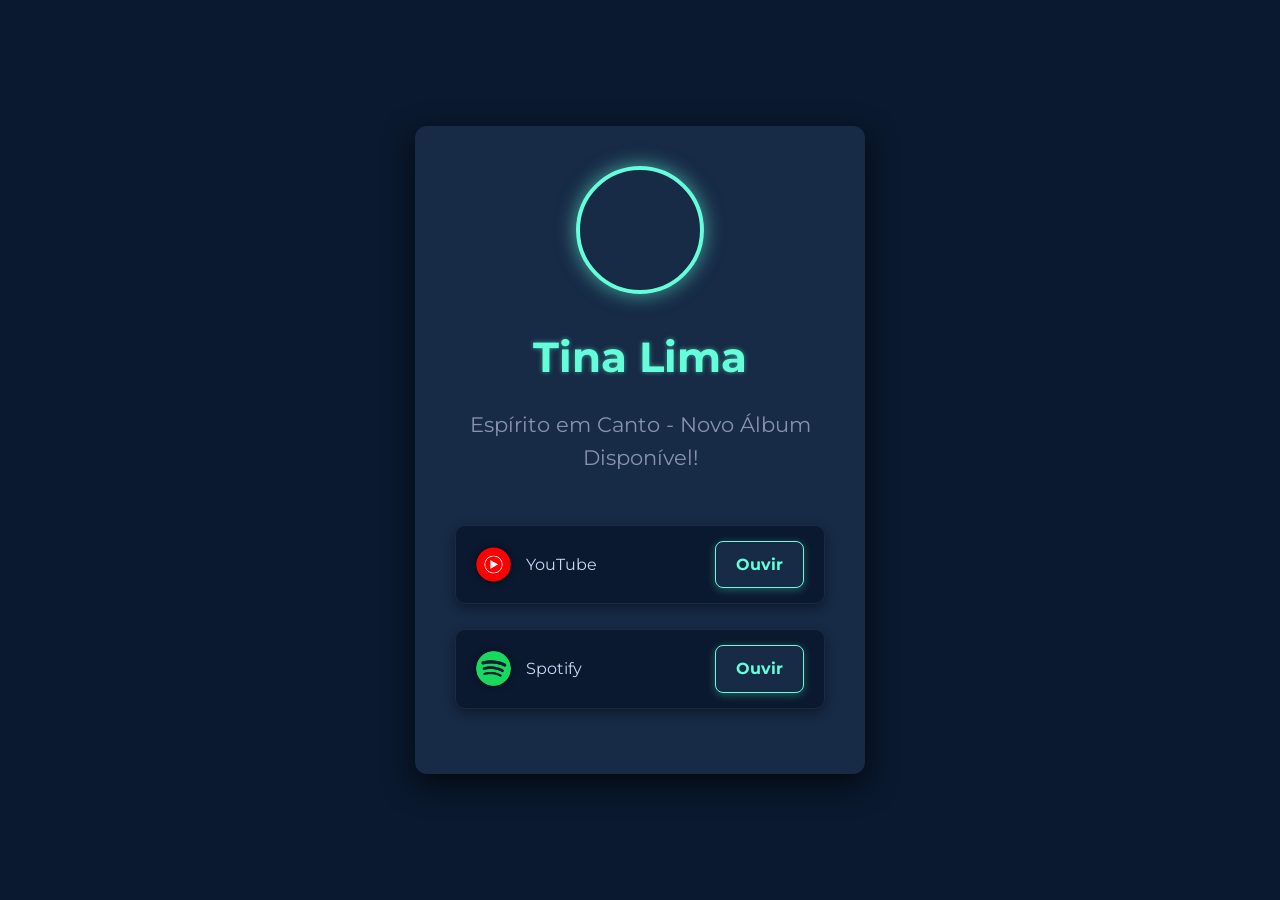
==== index.html @ 3ea504da "first commit" ====
<!DOCTYPE html>
<html lang="pt-br">
<head>
    <meta charset="UTF-8">
    <meta name="viewport" content="width=device-width, initial-scale=1.0">
    <title>Tina Lima - Espírito em Canto</title>
    <link rel="preconnect" href="https://fonts.googleapis.com">
    <link rel="preconnect" href="https://fonts.gstatic.com" crossorigin>
    <link href="https://fonts.googleapis.com/css2?family=Montserrat:wght@400;600;700&display=swap" rel="stylesheet">
    
    <link rel="stylesheet" href="../styles/index.css"> 
</head>
<body>
    <div class="container">
        <div class="artist-icon"></div> 

        <h1>Tina Lima</h1>
        
        <h2>Espírito em Canto - Novo Álbum Disponível!</h2>

        <a href="https://youtube.com/playlist?list=OLAK5uy_kuha1cuIl41lUIl9SN3rFwbAMozh2JsvA&si=DknBRuDhRKh5GtXD" class="streaming-link" target="_blank">
            <div class="platform-info">
                <div class="platform-logo youtube-icon">
                    <img src="../assets/Youtube-Music-Logo.png" alt="">
                    </div>
                <span>YouTube</span>
            </div>
            <div class="play-button">Ouvir</div>
        </a>

        <a href="https://open.spotify.com/album/2r5AlUjf9mhnPsD8LjfTFL?si=Mvg_7Ah0RR66OyAf3WEqOg " class="streaming-link" target="_blank">
            <div class="platform-info">
                <div class="platform-logo spotify-icon">
                    <img src="../assets/Spotify_logo_without_text.svg.png" alt="">
                    </div>
                <span>Spotify</span>
            </div>
            <div class="play-button">Ouvir</div>
        </a>

        
    </div>
</body>
</html>
---- styles/index.css ----
/*
Arquivo: styles.css
Estilos modernos e elegantes para a landing page da artista Tina Lima.
Totalmente responsivo (Mobile-First).
*/

/* Variáveis CSS para cores e fontes */
:root {
    --deep-blue: #0A192F; 
    --navy-light: #172A46; 
    --hover-bg: #223C62; 
    --aqua-vibrant: #64FFDA; 
    --text-primary: #CCD6F6; 
    --text-secondary: #8892B0; 
    --spotify-green: #1DB954; 
    --youtube-red: #FF0000; 
    --montserrat-font: 'Montserrat', sans-serif;
}

/* Estilos básicos (Mobile-First) */
body {
    font-family: var(--montserrat-font);
    background-color: var(--deep-blue);
    color: var(--text-primary);
    display: flex;
    flex-direction: column;
    justify-content: flex-start; /* Alinha o conteúdo mais ao topo em telas grandes, mas mantém flex */
    align-items: center;
    min-height: 100vh;
    margin: 0;
    padding: 30px 10px 20px 10px; /* Ajuste o padding geral */
    line-height: 1.6;
    box-sizing: border-box; /* Garante que padding não adicione largura extra */
}

/* Container principal */
.container {
    width: 95%; /* Ocupa mais largura em mobile */
    max-width: 400px;
    text-align: center;
    padding: 25px; /* Levemente menor em mobile */
    background-color: var(--navy-light);
    border-radius: 12px;
    box-shadow: 0 10px 30px rgba(0, 0, 0, 0.7);
    margin-bottom: 30px; 
    box-sizing: border-box;
}

/* Ícone do artista */
.artist-icon {
    width: 100px; /* Levemente menor em mobile */
    height: 100px; 
    background-image: url('https://i9.ytimg.com/s_p/OLAK5uy_kuha1cuIl41lUIl9SN3rFwbAMozh2JsvA/maxresdefault.jpg?sqp=CPyiwsgGir7X7AMICNSg5McGEAE=&rs=AOn4CLDxTZS_7p4jaTd_01kxhoRJWdskyQ&v=1761153108');
    background-size: cover;
    background-position: center;
    border-radius: 50%;
    margin: 0 auto 25px auto; /* Margem menor em mobile */
    border: 3px solid var(--aqua-vibrant); /* Borda mais fina em mobile */
    box-shadow: 0 0 20px rgba(100, 255, 218, 0.6);
    transition: transform 0.3s cubic-bezier(0.25, 0.46, 0.45, 0.94);
}

.artist-icon:hover {
    transform: scale(1.08);
}

/* Título e Subtítulo */
h1 {
    font-size: 2em; /* Tamanho ajustado para mobile */
    margin-bottom: 5px;
    color: var(--aqua-vibrant);
    font-weight: 700;
    text-shadow: 0 0 5px rgba(100, 255, 218, 0.5);
}

h2 {
    font-size: 1em; /* Tamanho ajustado para mobile */
    font-weight: 400;
    margin-bottom: 35px; /* Margem ajustada */
    color: var(--text-secondary);
}

/* Estilo para os botões de streaming */
.streaming-link {
    display: flex;
    align-items: center;
    justify-content: space-between;
    background-color: var(--deep-blue);
    border: 1px solid var(--navy-light);
    border-radius: 10px;
    padding: 12px 18px; /* Padding ajustado */
    margin-bottom: 15px; /* Margem ajustada */
    text-decoration: none;
    color: var(--text-primary);
    transition: background-color 0.3s ease, transform 0.3s ease, border-color 0.3s ease;
    box-shadow: 0 4px 12px rgba(0, 0, 0, 0.4);
}

.streaming-link:hover {
    background-color: var(--hover-bg);
    transform: translateY(-3px); /* Elevação sutil */
    border-color: var(--aqua-vibrant);
}

.platform-info {
    display: flex;
    align-items: center;
}

/* Estilização dos logos */
.platform-logo {
    width: 30px; /* Tamanho ajustado */
    height: 30px;
    margin-right: 15px; /* Margem ajustada */
    border-radius: 50%;
    display: flex;
    justify-content: center;
    align-items: center;
    font-size: 1.3em; /* Tamanho do ícone ajustado */
    color: white; 
    box-shadow: 0 0 6px rgba(0, 0, 0, 0.5);
}

/* Regras para IMG dentro de platform-logo (para suportar logos inseridos via <img>) */
.platform-logo img {
    width: 100%; /* Ajusta a imagem ao tamanho do container */
    height: 100%;
    border-radius: 50%; /* Mantém a forma circular */
    object-fit: cover;
}

/* Se você estiver usando imagens específicas para o YouTube ou Spotify: */
/* REMOVA ESSES SELETORES SE ESTIVER USANDO FONT AWESOME/COR PURA */
/*
.platform-logo.spotify-icon { background-color: var(--spotify-green); }
.platform-logo.youtube-icon { background-color: var(--youtube-red); }
*/


/* Botão de Ação "Ouvir/Assistir" */
.play-button {
    background-color: var(--navy-light);
    color: var(--aqua-vibrant);
    padding: 8px 15px; /* Padding ajustado */
    border-radius: 8px;
    font-weight: 700;
    font-size: 0.9em; /* Tamanho ajustado */
    border: 1px solid var(--aqua-vibrant);
    box-shadow: 0 2px 8px rgba(100, 255, 218, 0.3);
    transition: all 0.3s ease;
}

.streaming-link:hover .play-button {
    background-color: var(--aqua-vibrant);
    color: var(--deep-blue);
    box-shadow: 0 0 12px var(--aqua-vibrant);
}

/* Estilização do Rodapé "Powered by" */
.powered-by {
    font-size: 0.75em; /* Fonte menor em mobile */
    color: var(--text-secondary);
    letter-spacing: 1px;
    text-align: center;
    margin-top: 15px;
    font-weight: 600;
}

.company-name {
    font-size: 0.8em;
    letter-spacing: 2px;
    color: var(--aqua-vibrant);
    font-weight: 700;
    display: block;
    margin-top: 5px;
}

/* --- MEDIA QUERY: OTIMIZAÇÃO PARA TELAS MAIORES/DESKTOPS (a partir de 600px) --- */
@media (min-width: 600px) {
    body {
        /* Centraliza o conteúdo verticalmente em telas maiores */
        justify-content: center;
        padding-top: 50px;
    }

    .container {
        padding: 40px; /* Mais padding para desktops */
        max-width: 450px; /* Permite que seja um pouco mais largo */
    }

    .artist-icon {
        width: 120px;
        height: 120px;
        border: 4px solid var(--aqua-vibrant); /* Borda mais grossa */
        margin-bottom: 30px;
    }

    h1 {
        font-size: 2.6em;
    }

    h2 {
        font-size: 1.3em;
        margin-bottom: 50px;
    }

    .streaming-link {
        padding: 15px 20px;
        transform: translateY(0);
        margin-bottom: 25px;
    }
    
    .streaming-link:hover {
        transform: translateY(-5px); /* Efeito de elevação total para desktop */
    }

    .platform-logo {
        width: 35px;
        height: 35px;
        font-size: 1.5em;
    }

    .play-button {
        padding: 10px 20px;
        font-size: 1em;
    }

    .powered-by {
        font-size: 0.8em;
    }
}
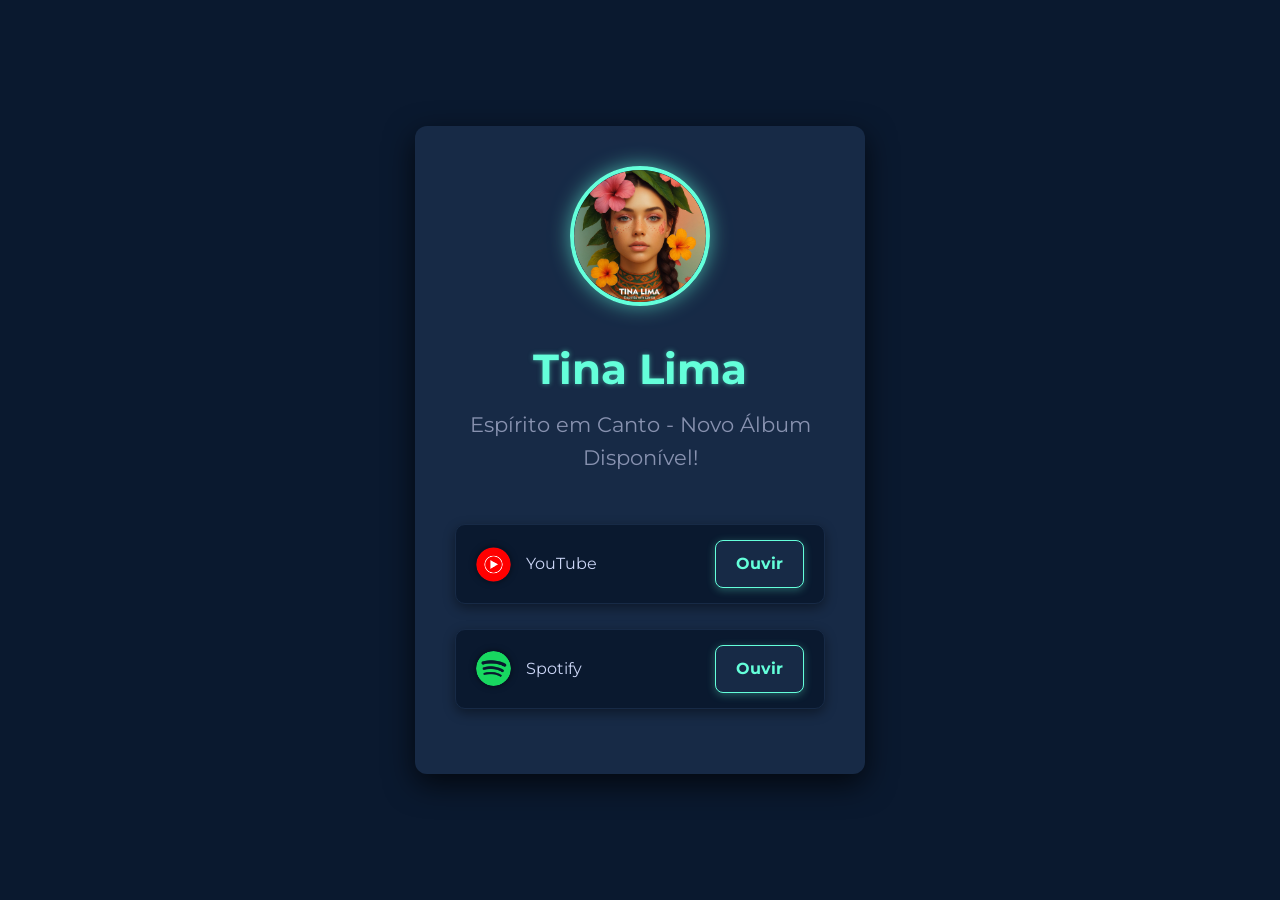
==== commit d1cb6526: "feature" ====
--- a/index.html
+++ b/index.html
@@ -8,11 +8,13 @@
     <link rel="preconnect" href="https://fonts.gstatic.com" crossorigin>
     <link href="https://fonts.googleapis.com/css2?family=Montserrat:wght@400;600;700&display=swap" rel="stylesheet">
     
-    <link rel="stylesheet" href="../styles/index.css"> 
+    <link rel="stylesheet" href="index.css"> 
 </head>
 <body>
     <div class="container">
-        <div class="artist-icon"></div> 
+        <div class="artist-icon">
+            <img src="assets/image.png" alt="tina_lima_logo">
+        </div> 
 
         <h1>Tina Lima</h1>
         
@@ -21,24 +23,24 @@
         <a href="https://youtube.com/playlist?list=OLAK5uy_kuha1cuIl41lUIl9SN3rFwbAMozh2JsvA&si=DknBRuDhRKh5GtXD" class="streaming-link" target="_blank">
             <div class="platform-info">
                 <div class="platform-logo youtube-icon">
-                    <img src="../assets/Youtube-Music-Logo.png" alt="">
-                    </div>
+                    <!-- Caminho corrigido -->
+                    <img src="assets/Youtube-Music-Logo.png" alt="YouTube Music">
+                </div>
                 <span>YouTube</span>
             </div>
             <div class="play-button">Ouvir</div>
         </a>
 
-        <a href="https://open.spotify.com/album/2r5AlUjf9mhnPsD8LjfTFL?si=Mvg_7Ah0RR66OyAf3WEqOg " class="streaming-link" target="_blank">
+        <a href="https://open.spotify.com/album/2r5AlUjf9mhnPsD8LjfTFL?si=Mvg_7Ah0RR66OyAf3WEqOg" class="streaming-link" target="_blank">
             <div class="platform-info">
                 <div class="platform-logo spotify-icon">
-                    <img src="../assets/Spotify_logo_without_text.svg.png" alt="">
-                    </div>
+                    <!-- Caminho corrigido -->
+                    <img src="assets/Spotify_logo_without_text.svg.png" alt="Spotify">
+                </div>
                 <span>Spotify</span>
             </div>
             <div class="play-button">Ouvir</div>
         </a>
-
-        
     </div>
 </body>
 </html>
--- a/index.css
+++ b/index.css
@@ -0,0 +1,245 @@
+/*
+Arquivo: styles.css
+Estilos modernos e elegantes para a landing page da artista Tina Lima.
+Totalmente responsivo (Mobile-First).
+*/
+
+/* Variáveis CSS para cores e fontes */
+:root {
+    --deep-blue: #0A192F; 
+    --navy-light: #172A46; 
+    --hover-bg: #223C62; 
+    --aqua-vibrant: #64FFDA; 
+    --text-primary: #CCD6F6; 
+    --text-secondary: #8892B0; 
+    --spotify-green: #1DB954; 
+    --youtube-red: #FF0000; 
+    --montserrat-font: 'Montserrat', sans-serif;
+}
+
+/* Reset e estilos básicos */
+* {
+    margin: 0;
+    padding: 0;
+    box-sizing: border-box;
+}
+
+body {
+    font-family: var(--montserrat-font);
+    background-color: var(--deep-blue);
+    color: var(--text-primary);
+    display: flex;
+    flex-direction: column;
+    justify-content: flex-start;
+    align-items: center;
+    min-height: 100vh;
+    padding: 30px 10px 20px 10px;
+    line-height: 1.6;
+}
+
+/* Container principal */
+.container {
+    width: 95%;
+    max-width: 400px;
+    text-align: center;
+    padding: 25px;
+    background-color: var(--navy-light);
+    border-radius: 12px;
+    box-shadow: 0 10px 30px rgba(0, 0, 0, 0.7);
+    margin-bottom: 30px;
+}
+
+/* Ícone do artista - CORRIGIDO */
+.artist-icon {
+    width: 120px;
+    height: 120px;
+    border-radius: 50%;
+    margin: 0 auto 25px auto;
+    border: 3px solid var(--aqua-vibrant);
+    box-shadow: 0 0 20px rgba(100, 255, 218, 0.6);
+    transition: transform 0.3s cubic-bezier(0.25, 0.46, 0.45, 0.94);
+    overflow: hidden; /* IMPORTANTE: garante que a imagem não ultrapasse o círculo */
+    position: relative;
+}
+
+.artist-icon img {
+    width: 100%;
+    height: 100%;
+    object-fit: cover; /* CORREÇÃO PRINCIPAL: faz a imagem preencher o container */
+    object-position: center; /* Garante que o rosto fique centralizado */
+    border-radius: 50%; /* Mantém a forma circular */
+    display: block; /* Remove espaços em branco abaixo da imagem */
+}
+
+.artist-icon:hover {
+    transform: scale(1.08);
+}
+
+/* Título e Subtítulo */
+h1 {
+    font-size: 2em;
+    margin-bottom: 5px;
+    color: var(--aqua-vibrant);
+    font-weight: 700;
+    text-shadow: 0 0 5px rgba(100, 255, 218, 0.5);
+}
+
+h2 {
+    font-size: 1em;
+    font-weight: 400;
+    margin-bottom: 35px;
+    color: var(--text-secondary);
+}
+
+/* Estilo para os botões de streaming */
+.streaming-link {
+    display: flex;
+    align-items: center;
+    justify-content: space-between;
+    background-color: var(--deep-blue);
+    border: 1px solid var(--navy-light);
+    border-radius: 10px;
+    padding: 12px 18px;
+    margin-bottom: 15px;
+    text-decoration: none;
+    color: var(--text-primary);
+    transition: background-color 0.3s ease, transform 0.3s ease, border-color 0.3s ease;
+    box-shadow: 0 4px 12px rgba(0, 0, 0, 0.4);
+}
+
+.streaming-link:hover {
+    background-color: var(--hover-bg);
+    transform: translateY(-3px);
+    border-color: var(--aqua-vibrant);
+}
+
+.platform-info {
+    display: flex;
+    align-items: center;
+}
+
+/* Estilização dos logos das plataformas */
+.platform-logo {
+    width: 30px;
+    height: 30px;
+    margin-right: 15px;
+    border-radius: 50%;
+    display: flex;
+    justify-content: center;
+    align-items: center;
+    box-shadow: 0 0 6px rgba(0, 0, 0, 0.5);
+    overflow: hidden; /* Garante que as imagens não saiam do círculo */
+}
+
+.platform-logo img {
+    width: 100%;
+    height: 100%;
+    object-fit: cover; /* Faz as logos preencherem o círculo */
+    border-radius: 50%;
+}
+
+/* Botão de Ação "Ouvir/Assistir" */
+.play-button {
+    background-color: var(--navy-light);
+    color: var(--aqua-vibrant);
+    padding: 8px 15px;
+    border-radius: 8px;
+    font-weight: 700;
+    font-size: 0.9em;
+    border: 1px solid var(--aqua-vibrant);
+    box-shadow: 0 2px 8px rgba(100, 255, 218, 0.3);
+    transition: all 0.3s ease;
+}
+
+.streaming-link:hover .play-button {
+    background-color: var(--aqua-vibrant);
+    color: var(--deep-blue);
+    box-shadow: 0 0 12px var(--aqua-vibrant);
+}
+
+/* Estilização do Rodapé "Powered by" */
+.powered-by {
+    font-size: 0.75em;
+    color: var(--text-secondary);
+    letter-spacing: 1px;
+    text-align: center;
+    margin-top: 15px;
+    font-weight: 600;
+}
+
+.company-name {
+    font-size: 0.8em;
+    letter-spacing: 2px;
+    color: var(--aqua-vibrant);
+    font-weight: 700;
+    display: block;
+    margin-top: 5px;
+}
+
+/* --- MEDIA QUERY: OTIMIZAÇÃO PARA TELAS MAIORES/DESKTOPS (a partir de 600px) --- */
+@media (min-width: 600px) {
+    body {
+        justify-content: center;
+        padding-top: 50px;
+    }
+
+    .container {
+        padding: 40px;
+        max-width: 450px;
+    }
+
+    .artist-icon {
+        width: 140px; /* Um pouco maior no desktop */
+        height: 140px;
+        border: 4px solid var(--aqua-vibrant);
+        margin-bottom: 30px;
+    }
+
+    h1 {
+        font-size: 2.6em;
+    }
+
+    h2 {
+        font-size: 1.3em;
+        margin-bottom: 50px;
+    }
+
+    .streaming-link {
+        padding: 15px 20px;
+        margin-bottom: 25px;
+    }
+    
+    .streaming-link:hover {
+        transform: translateY(-5px);
+    }
+
+    .platform-logo {
+        width: 35px;
+        height: 35px;
+    }
+
+    .play-button {
+        padding: 10px 20px;
+        font-size: 1em;
+    }
+
+    .powered-by {
+        font-size: 0.8em;
+    }
+}
+
+/* --- MEDIA QUERY PARA TELAS MUITO PEQUENAS --- */
+@media (max-width: 360px) {
+    .artist-icon {
+        width: 100px;
+        height: 100px;
+    }
+    
+    .container {
+        padding: 20px;
+    }
+    
+    h1 {
+        font-size: 1.8em;
+    }
+}
